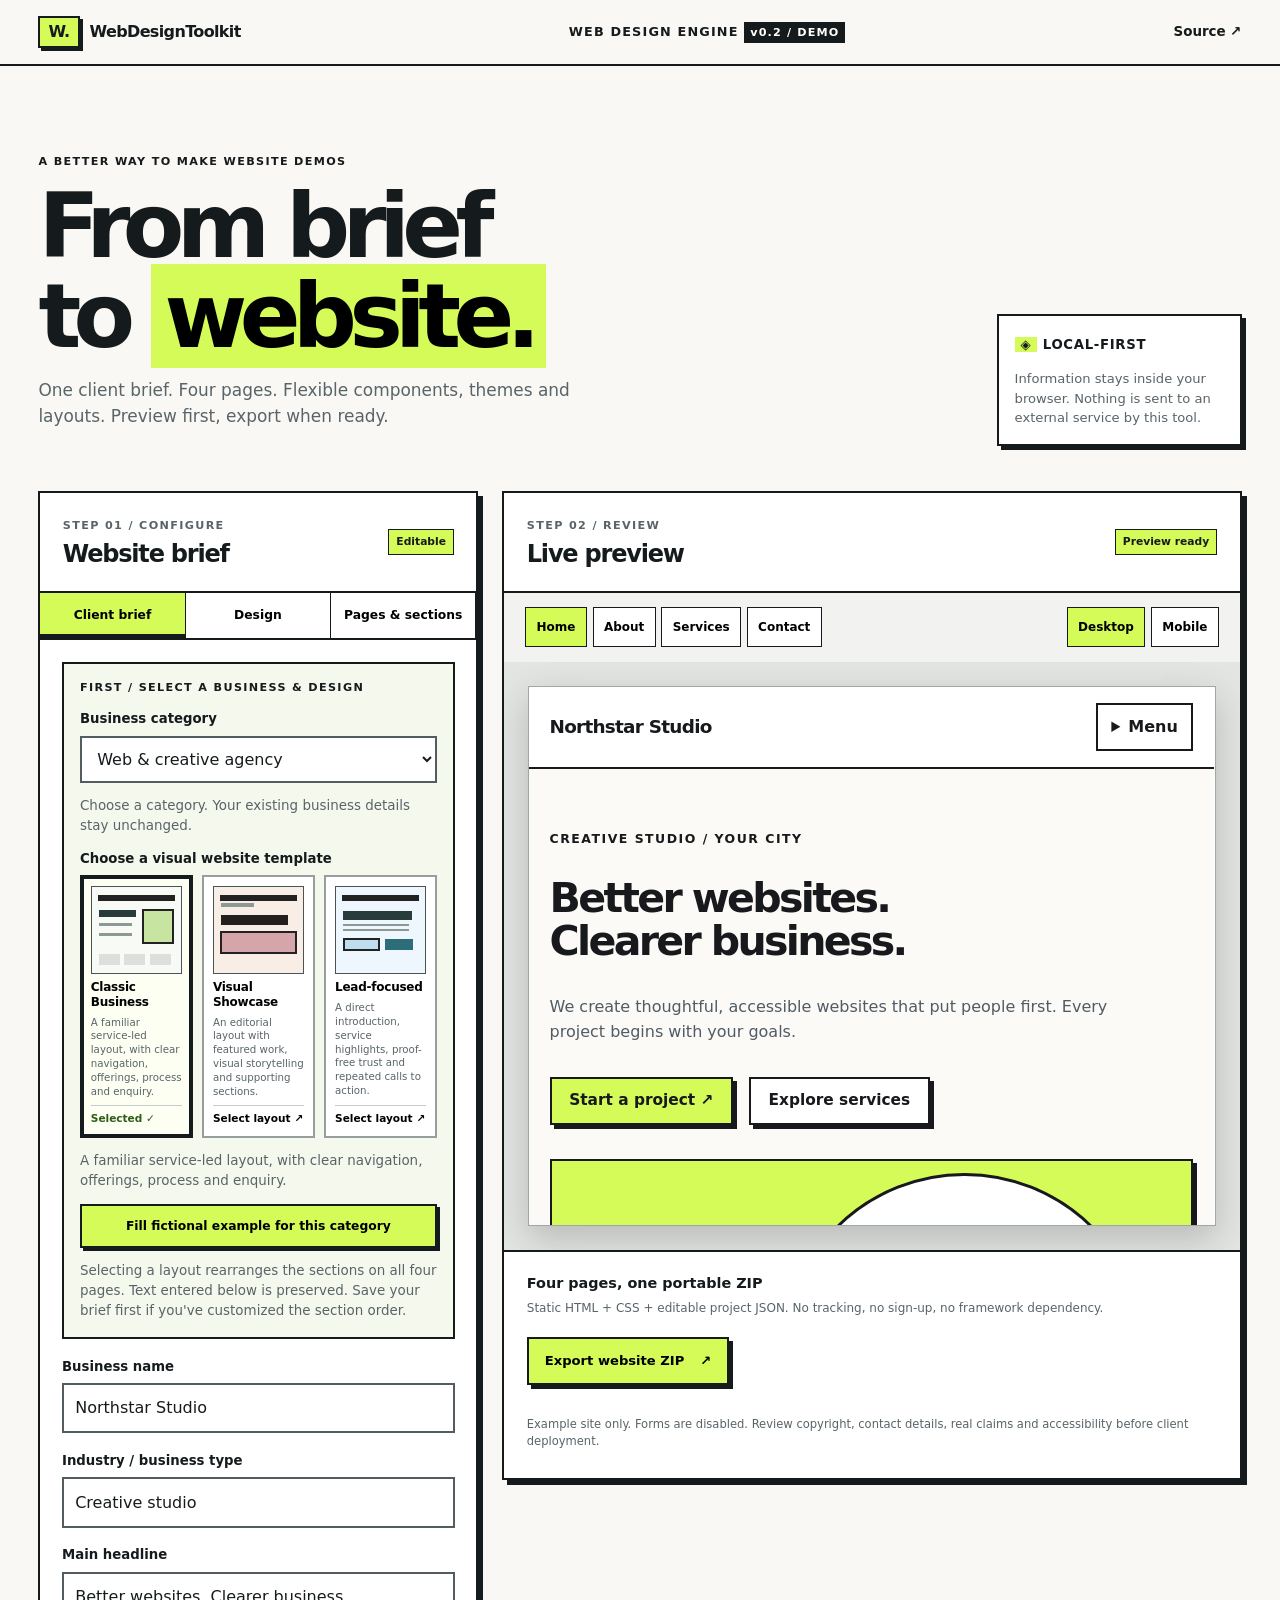
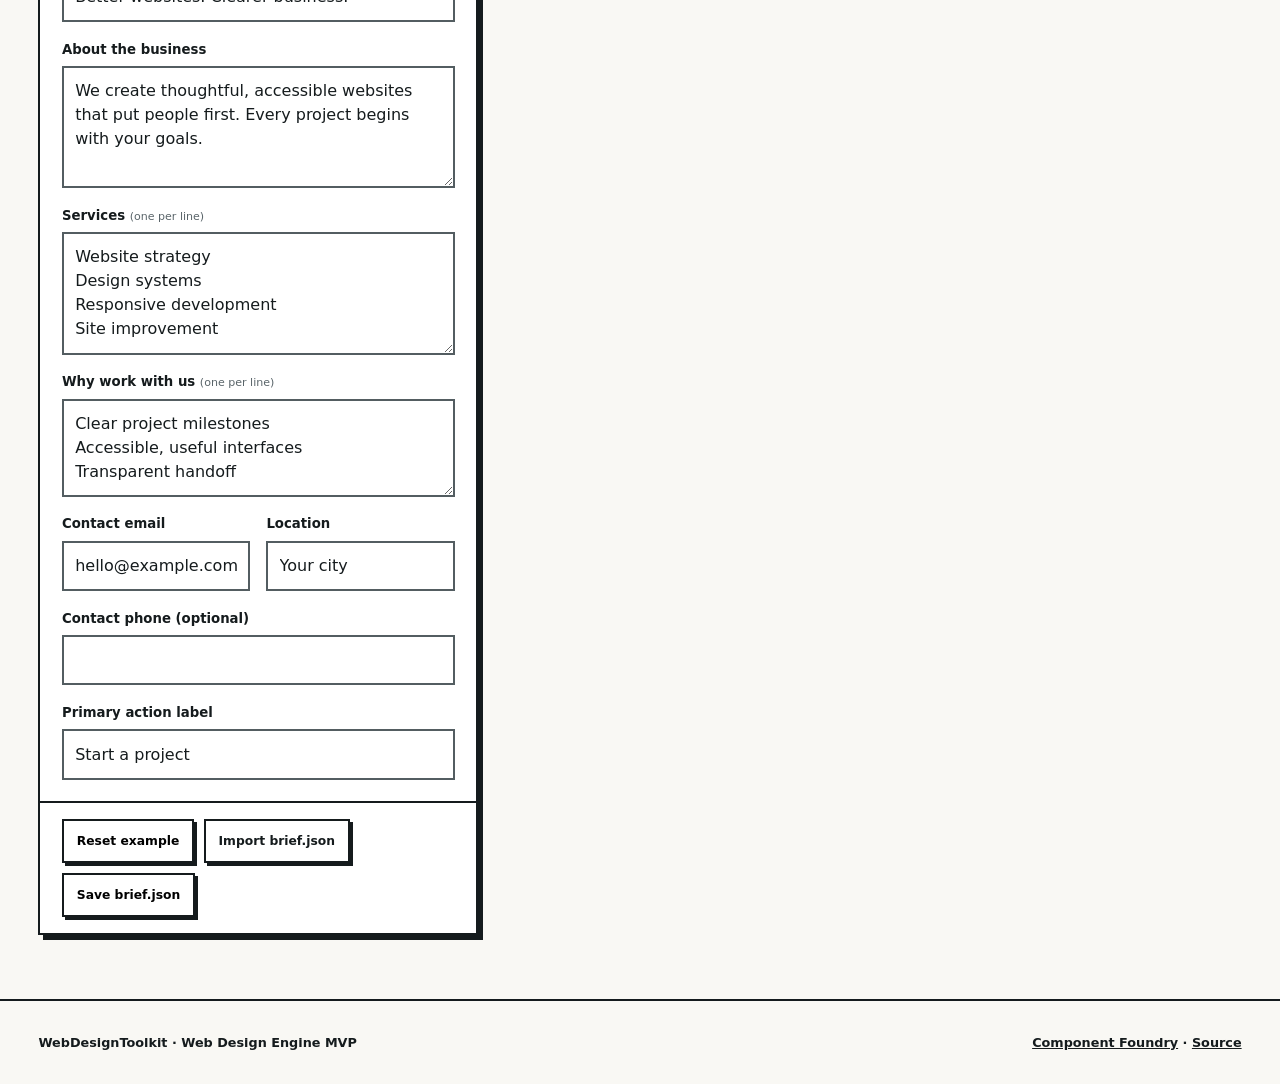
==== engine-lab/index.html @ 1d0f5da9 "preview: stage v0.3 visual engine in isolated /engine-lab/ folder" ====
<!doctype html>
<html lang="en"><head><meta charset="utf-8"><meta name="viewport" content="width=device-width,initial-scale=1">
<meta name="description" content="Generate a complete customizable multi-page website demo from one client brief using WebDesignToolkit components.">
<title>Web Design Engine — WebDesignToolkit</title>
<link rel="icon" type="image/svg+xml" href="./assets/favicon.svg">
<link rel="stylesheet" href="./assets/editor.css"></head>
<body>
<a class="skip" href="#editor">Skip to editor</a>
<header class="topbar"><a class="brand" href="https://github.com/WebDesignToolkit" rel="noopener"><span class="mark">W.</span> WebDesignToolkit</a><span class="top-label">WEB DESIGN ENGINE <span class="version">v0.2 / DEMO</span></span><a class="top-source" href="https://github.com/WebDesignToolkit/web-design-engine">Source ↗</a></header>
<main>
<div class="intro"><div><p class="eyebrow">A BETTER WAY TO MAKE WEBSITE DEMOS</p><h1>From brief<br>to <mark>website.</mark></h1><p>One client brief. Four pages. Flexible components, themes and layouts. Preview first, export when ready.</p></div><div class="privacy"><strong><span aria-hidden="true">◈</span> LOCAL-FIRST</strong><p>Information stays inside your browser. Nothing is sent to an external service by this tool.</p></div></div>
<div class="workbench" id="editor">
<section class="editor-panel" aria-labelledby="editor-heading">
<div class="panel-head"><div><span class="eyebrow">STEP 01 / CONFIGURE</span><h2 id="editor-heading">Website brief</h2></div><span class="pill">Editable</span></div>
<div class="tabbar" role="group" aria-label="Editor tab"><button type="button" class="tab is-active" data-tab="brief" aria-pressed="true">Client brief</button><button type="button" class="tab" data-tab="theme" aria-pressed="false">Design</button><button type="button" class="tab" data-tab="pages" aria-pressed="false">Pages & sections</button></div>
<div class="tabcontent" data-panel="brief">
<div class="recipe-panel">
 <p class="eyebrow">FIRST / SELECT A BUSINESS & DESIGN</p>
 <div class="field"><label for="category">Business category</label><select id="category" aria-describedby="category-help"></select></div>
 <p id="category-help" class="helper">Choose a category. Your existing business details stay unchanged.</p>
 <div class="field">
<label id="template-cards-label">Choose a visual website template</label>
<div id="template-gallery" class="template-gallery" role="group" aria-labelledby="template-cards-label"></div>
<label for="layout-template" class="sr-only">Website layout template (accessible alternative)</label>
<select id="layout-template" class="sr-only" aria-describedby="template-info"></select>
</div>
 <p id="template-info" class="helper">Choose a complete multi-page layout recipe.</p>
 <button type="button" id="example-content" class="small-btn">Fill fictional example for this category</button>
 <p class="helper">Selecting a layout rearranges the sections on all four pages. Text entered below is preserved. Save your brief first if you've customized the section order.</p>
</div>
<div class="field"><label for="business-name">Business name</label><input id="business-name" data-biz="name" maxlength="80" placeholder="Example Studio"></div>
<div class="field"><label for="industry">Industry / business type</label><input id="industry" data-biz="industry" list="industry-presets" maxlength="80" placeholder="e.g. Dental clinic"><datalist id="industry-presets"><option value="Creative studio"><option value="Local services"><option value="Consulting"><option value="Technology"><option value="Healthcare services"><option value="Education"><option value="Retail"></datalist></div>
<div class="field"><label for="tagline">Main headline</label><input id="tagline" data-biz="tagline" maxlength="130"></div>
<div class="field"><label for="summary">About the business</label><textarea id="summary" data-biz="summary" rows="4" maxlength="500"></textarea></div>
<div class="field"><label for="services">Services <small>(one per line)</small></label><textarea id="services" data-list="services" rows="4"></textarea></div>
<div class="field"><label for="benefits">Why work with us <small>(one per line)</small></label><textarea id="benefits" data-list="benefits" rows="3"></textarea></div>
<div class="form-row"><div class="field"><label for="email">Contact email</label><input id="email" data-biz="email" type="email"></div><div class="field"><label for="location">Location</label><input id="location" data-biz="location"></div></div>
<div class="field"><label for="phone">Contact phone (optional)</label><input id="phone" data-biz="phone" type="tel" autocomplete="tel"></div>
<div class="field"><label for="cta">Primary action label</label><input id="cta" data-biz="cta"></div>
</div>
<div class="tabcontent" data-panel="theme" hidden>
<div class="field"><label for="palette">Brand color palette</label><select id="palette"></select><div id="palette-preview" class="palette-preview" aria-hidden="true"></div><p class="helper">Palettes change colors, independently of the layout and design style.</p></div>
<p class="helper">Switch any theme, then customize semantic color tokens for all generated pages.</p>
<section class="field" aria-label="Hero artwork design">
<label id="visual-style-label">Hero image / illustration</label>
<div id="visual-gallery" class="visual-gallery" role="group" aria-labelledby="visual-style-label"></div>
<div class="photo-upload">
<label for="hero-file" class="small-btn">Upload client photo (JPG, PNG, WebP)</label>
<input id="hero-file" type="file" accept="image/jpeg,image/png,image/webp" hidden>
<button type="button" id="clear-hero" class="small-btn">Remove photo</button>
</div>
<p class="helper">Your image stays in this browser and is embedded in the exported demo. Maximum 900 KB. Only use images you have permission to use.</p>
<div class="field"><label for="hero-alt">Image description (for accessibility)</label><input type="text" id="hero-alt" maxlength="130" placeholder="Describe the uploaded hero photo"></div>
</section>
<div class="field"><label for="preset">Theme preset</label><select id="preset" data-design="preset"><option value="hardline">Hardline / tactile</option><option value="studio">Studio / refined</option><option value="calm">Calm / editorial</option></select></div>
<div class="swatches"><div class="field"><label for="accent">Accent</label><input id="accent" data-color="accent" type="color"></div><div class="field"><label for="background">Background</label><input id="background" data-color="bg" type="color"></div><div class="field"><label for="ink">Text</label><input id="ink" data-color="ink" type="color"></div><div class="field"><label for="surface">Card surface</label><input id="surface" data-color="surface" type="color"></div></div>
<div class="form-row"><div class="field"><label for="font">Typography</label><select id="font" data-design="font"><option value="system">Modern sans-serif</option><option value="serif">Editorial serif</option><option value="mono">Technical monospace</option></select></div><div class="field"><label for="density">Density</label><select id="density" data-design="density"><option value="compact">Compact</option><option value="comfortable">Comfortable</option><option value="spacious">Spacious</option></select></div></div>
<div class="field"><label for="heading-font">Heading typography</label><select id="heading-font" data-design="headingFont"><option value="system">Modern sans</option><option value="serif">Editorial serif</option><option value="humanist">Humanist</option><option value="display">Bold display</option><option value="mono">Monospace</option></select></div>
<div class="field"><label for="radius">Corner radius <span id="radius-label"></span></label><input id="radius" data-design="radius" type="range" min="0" max="24" step="2"></div>
<div class="field"><label class="check"><input id="shadow" data-design="shadow" type="checkbox"> Tactile card and button shadows</label></div>
</div>
<div class="tabcontent" data-panel="pages" hidden>
<p class="helper">Select a page, then reorder or change its sections. Every section uses a stable Foundry component ID and a data-bound adapter.</p>
<div class="field"><label for="compose-page">Editing page</label><select id="compose-page"><option value="index">Home</option><option value="about">About</option><option value="services">Services</option><option value="contact">Contact</option></select></div>
<div id="section-list" class="section-list" aria-label="Page section order"></div>
<div class="field"><label for="add-section">Add Foundry section</label><div class="add-section"><select id="add-section"></select><button id="add-section-button" type="button" class="small-btn">Add section +</button></div></div>
<p class="helper">The current engine has 11 data-bound adapters. More of the 44 Foundry patterns can be added without changing the project format.</p>
</div>
<div class="editor-footer"><button type="button" id="reset" class="small-btn">Reset example</button><label class="small-btn import-btn" for="import-json">Import brief.json <input id="import-json" type="file" accept=".json,application/json" hidden></label><button type="button" id="save-json" class="small-btn">Save brief.json</button></div>
</section>
<section class="preview-panel" aria-labelledby="preview-heading">
<div class="panel-head"><div><span class="eyebrow">STEP 02 / REVIEW</span><h2 id="preview-heading">Live preview</h2></div><span class="pill" id="preview-status" role="status">Preparing…</span></div>
<div class="preview-toolbar"><div role="group" aria-label="Page preview"><button class="preview-page is-active" data-page="index" aria-pressed="true">Home</button><button class="preview-page" data-page="about" aria-pressed="false">About</button><button class="preview-page" data-page="services" aria-pressed="false">Services</button><button class="preview-page" data-page="contact" aria-pressed="false">Contact</button></div><div role="group" aria-label="Viewport"><button class="preview-width is-active" data-width="desktop" aria-pressed="true">Desktop</button><button class="preview-width" data-width="mobile" aria-pressed="false">Mobile</button></div></div>
<div class="preview-shell"><div id="preview-frame" class="preview-frame desktop"><iframe id="site-frame" title="Generated website demo preview" sandbox="" referrerpolicy="no-referrer"></iframe></div></div>
<div class="export"><div><strong>Four pages, one portable ZIP</strong><p>Static HTML + CSS + editable project JSON. No tracking, no sign-up, no framework dependency.</p></div><button type="button" class="export-btn" id="download-zip">Export website ZIP <span aria-hidden="true">↗</span></button></div>
<p class="footer-note">Example site only. Forms are disabled. Review copyright, contact details, real claims and accessibility before client deployment.</p>
</section>
</div>
</main><footer class="site-footer"><span>WebDesignToolkit · Web Design Engine MVP</span><span><a href="https://github.com/WebDesignToolkit/design-system">Component Foundry</a> · <a href="https://github.com/WebDesignToolkit/web-design-engine">Source</a></span></footer>
<script type="module" src="./src/app.js"></script></body></html>
---- engine-lab/assets/editor.css ----
:root{font-family:ui-sans-serif,system-ui,-apple-system,"Segoe UI",sans-serif;--ink:#151b1d;--muted:#596469;--paper:#f9f8f4;--surface:#fff;--accent:#d4fb57;--line:2px solid var(--ink);--shadow:4px 4px var(--ink);color:var(--ink);background:var(--paper)}*{box-sizing:border-box}html{scroll-behavior:smooth}body{margin:0;line-height:1.5}a{color:inherit}:focus-visible{outline:3px solid #1470ce;outline-offset:3px}[hidden]{display:none!important}.skip{position:absolute;left:-9999px;top:10px}.skip:focus{left:10px;background:#fff;padding:12px;z-index:40}.topbar{padding:16px clamp(16px,3vw,42px);display:flex;align-items:center;justify-content:space-between;gap:20px;border-bottom:var(--line);max-width:1600px;margin:auto}.brand{font-size:1rem;font-weight:900;letter-spacing:-.04em;text-decoration:none;display:flex;align-items:center;gap:10px}.mark{background:var(--accent);border:var(--line);padding:2px 8px;box-shadow:3px 3px var(--ink)}.top-label{font-weight:900;font-size:.8rem;letter-spacing:.09em}.version{background:var(--ink);color:#fff;padding:4px 6px;font-size:.7rem}.top-source{font-size:.84rem;font-weight:750;text-decoration:none}.top-source:hover{text-decoration:underline}
main{max-width:1600px;margin:auto;padding:0 clamp(16px,3vw,42px)}.intro{display:flex;justify-content:space-between;gap:2rem;align-items:end;padding:clamp(2.8rem,6vw,5.5rem) 0 2.8rem}.eyebrow{font-weight:900;letter-spacing:.12em;font-size:.7rem;text-transform:uppercase}.intro h1{font-size:clamp(3.2rem,7vw,6.7rem);line-height:1;letter-spacing:-.085em;margin:.5rem 0 1rem}.intro mark{background:var(--accent);padding:0 .15em}.intro p:not(.eyebrow){color:var(--muted);max-width:54ch;font-size:1.06rem}.privacy{flex:0 0 245px;border:var(--line);padding:1rem;background:#fff;box-shadow:var(--shadow)}.privacy strong{font-size:.83rem;letter-spacing:.05em}.privacy strong span{background:var(--accent);padding:0 6px}.privacy p{font-size:.82rem!important;margin-bottom:0}
.workbench{display:grid;grid-template-columns:minmax(320px,440px) minmax(0,1fr);gap:1.5rem;align-items:start;margin-bottom:4rem}.editor-panel,.preview-panel{border:var(--line);background:#fff;min-width:0;box-shadow:5px 5px var(--ink)}.panel-head{display:flex;justify-content:space-between;align-items:center;gap:.7rem;padding:1.2rem 1.4rem;border-bottom:var(--line)}.panel-head h2{font-size:1.5rem;letter-spacing:-.05em;margin:0}.panel-head .eyebrow{color:var(--muted)}.pill{font-size:.67rem;font-weight:800;border:1px solid var(--ink);padding:4px 7px;white-space:nowrap;background:var(--accent)}.tabbar{display:flex;gap:0;border-bottom:var(--line)}button{font:inherit}.tab{background:#fff;min-height:45px;padding:.7rem .8rem;border:0;border-right:1px solid var(--ink);font-weight:800;font-size:.77rem;cursor:pointer;flex:1}.tab:hover,.tab[aria-pressed=true]{background:var(--accent)}.tab[aria-pressed=true]{box-shadow:inset 0 -4px var(--ink)}.tabcontent{padding:1.35rem;display:grid;gap:1.1rem}.field{display:grid;gap:.4rem;min-width:0}.field label{font-size:.83rem;font-weight:850}.field label small{color:var(--muted);font-weight:500}.field :is(input:not([type=checkbox]):not([type=color]):not([type=range]),textarea,select){width:100%;padding:.7rem;border:2px solid #535d61;background:#fff;color:var(--ink);border-radius:0;font:inherit;min-height:44px;max-width:100%}.field textarea{resize:vertical;min-height:92px}.form-row{display:grid;grid-template-columns:1fr 1fr;gap:1rem}.swatches{display:grid;grid-template-columns:1fr 1fr;gap:1rem}.field input[type=color]{width:100%;height:50px;background:white;border:2px solid var(--ink);padding:4px;cursor:pointer}.field input[type=range]{width:100%;accent-color:#35461b}.check{display:flex;align-items:center;gap:10px}.check input{width:20px;height:20px;accent-color:#24351a}.helper{color:var(--muted);font-size:.84rem;margin:0}.editor-footer{padding:1rem 1.35rem;border-top:var(--line);display:flex;gap:.6rem;flex-wrap:wrap}.small-btn{border:var(--line);background:white;padding:.55rem .8rem;min-height:44px;cursor:pointer;font-size:.77rem;font-weight:820;box-shadow:3px 3px 0 var(--ink);text-decoration:none;display:inline-flex;align-items:center;justify-content:center}.small-btn:hover{background:var(--accent)}.small-btn:active{transform:translate(3px,3px);box-shadow:none}.import-btn{cursor:pointer}.section-list{display:grid;gap:.7rem}.section-item{display:flex;align-items:center;justify-content:space-between;gap:.5rem;border:1px solid #bac1c2;padding:.65rem}.section-name{display:grid;gap:.15rem;flex:1;min-width:0}.section-name select{min-width:0;width:100%;border:0;font-weight:750;padding:.3rem;background:transparent;cursor:pointer}.section-name small{color:var(--muted);font-size:.64rem}.section-actions{display:flex;gap:.2rem}.square-btn{border:1px solid var(--ink);background:#fff;width:31px;height:36px;cursor:pointer;font-size:1.1rem}.square-btn:hover{background:var(--accent)}.square-btn:disabled{opacity:.3;cursor:default}.add-section{display:flex;gap:.6rem}.add-section select{flex:1;min-width:0}
.preview-toolbar{display:flex;justify-content:space-between;gap:1rem;padding:.9rem 1.3rem;flex-wrap:wrap;background:#f2f3f0}.preview-toolbar>div{display:flex;gap:.35rem;flex-wrap:wrap}.preview-toolbar button{border:1px solid var(--ink);background:#fff;padding:.4rem .65rem;cursor:pointer;min-height:40px;font-size:.75rem;font-weight:820}.preview-toolbar button:hover,.preview-toolbar button[aria-pressed=true]{background:var(--accent)}.preview-shell{background:#e3e5e3;min-height:530px;display:flex;justify-content:center;align-items:flex-start;padding:1.5rem;overflow:auto}.preview-frame{width:100%;height:540px;box-shadow:0 12px 35px #0003;background:white;transition:width .14s ease}.preview-frame.mobile{width:min(100%,360px)}.preview-frame iframe{display:block;width:100%;height:100%;border:1px solid #9fa7a9;background:white}.export{padding:1.2rem 1.4rem;border-top:var(--line);display:flex;align-items:center;justify-content:space-between;gap:1rem;flex-wrap:wrap}.export strong{font-size:.9rem}.export p{font-size:.75rem;color:var(--muted);margin:.25rem 0}.export-btn{border:var(--line);background:var(--accent);box-shadow:4px 4px var(--ink);cursor:pointer;min-height:48px;padding:.65rem 1rem;display:flex;gap:1rem;align-items:center;justify-content:space-between;font-weight:900;font-size:.82rem}.export-btn:hover{background:#f0ffbd}.export-btn:active{transform:translate(4px,4px);box-shadow:none}.footer-note{padding:0 1.4rem 1rem;color:var(--muted);font-size:.72rem}.site-footer{max-width:1600px;margin:auto;padding:2rem clamp(16px,3vw,42px);border-top:var(--line);display:flex;justify-content:space-between;gap:1rem;flex-wrap:wrap;font-size:.8rem;font-weight:750}
@media(max-width:1150px){.workbench{grid-template-columns:minmax(260px,370px) minmax(0,1fr)}.preview-shell{padding:.6rem}}@media(max-width:900px){.intro{align-items:start}.privacy{flex-basis:200px}.workbench{grid-template-columns:1fr}.preview-shell{padding:1rem}.preview-frame{height:610px}}@media(max-width:560px){.topbar{flex-wrap:wrap;gap:.5rem}.top-label{order:3;width:100%}.intro{flex-direction:column;padding:2.6rem 0 2rem}.intro h1{font-size:3.6rem}.privacy{flex:auto}.form-row{grid-template-columns:1fr}.tab{font-size:.7rem;padding:.65rem .3rem}.preview-toolbar{padding:.6rem}.preview-shell{padding:.5rem}.preview-frame{height:510px}.export{align-items:stretch}.export-btn{width:100%}}@media(prefers-reduced-motion:reduce){html{scroll-behavior:auto}*{transition:none!important}}
/* Category recipes and independent palette selection */
.recipe-panel{padding:1rem;background:#f5f8ed;border:2px solid var(--ink);display:grid;gap:.8rem}
.recipe-panel .eyebrow{margin:0}
.recipe-panel .helper{margin:0}
.recipe-panel .small-btn{width:100%;background:var(--accent)}
.palette-preview{display:flex;gap:.35rem;min-height:35px}
.palette-preview span{flex:1;height:34px;border:1px solid var(--ink);min-width:22px}

/* Agency Foundry v0.3: visual website template choice cards. */
.sr-only{position:absolute!important;width:1px;height:1px;overflow:hidden;clip:rect(0,0,0,0);white-space:nowrap;clip-path:inset(50%);padding:0;margin:-1px;border:0}
.template-gallery{display:grid;grid-template-columns:repeat(3,minmax(0,1fr));gap:.6rem}
.template-card{min-width:0;min-height:230px;display:flex;flex-direction:column;align-items:stretch;gap:.4rem;cursor:pointer;text-align:left;padding:.55rem;background:#fff;border:2px solid #969f9e;box-shadow:none;border-radius:0;font:inherit}
.template-card:hover{border-color:var(--ink);box-shadow:3px 3px var(--ink)}
.template-card[aria-pressed=true]{border-color:var(--ink);box-shadow:inset 0 0 0 2px var(--ink);background:#fcfff2}
.template-card:active{transform:translate(2px,2px);box-shadow:none}
.template-card strong{font-size:.75rem;line-height:1.2;letter-spacing:-.02em}
.template-card small{font-size:.64rem;line-height:1.35;color:var(--muted);flex:1}
.template-card-select{font-size:.66rem;font-weight:850;border-top:1px solid #c6ccca;padding-top:.35rem}
.template-card[aria-pressed=true] .template-card-select{color:#2f5c14}
.template-mini{height:88px;width:100%;position:relative;background:#f8faf6;border:1px solid #4b5454;overflow:hidden;display:block}
.template-mini>*{position:absolute;display:block}
.template-mini-bar{left:7%;right:7%;top:9%;height:7%;background:#222}
.template-mini-hero{left:8%;top:27%;width:42%;height:8%;background:#273c3b}
.template-mini-lines{left:8%;top:42%;width:37%;height:15%;border-top:3px solid #8c9995;border-bottom:3px solid #8c9995}
.template-mini-art{right:8%;top:26%;width:35%;height:40%;background:#c7e4a1;border:2px solid #222}
.template-mini-grid{bottom:9%;left:8%;right:8%;height:13%;background:repeating-linear-gradient(90deg,#dedfdc 0 28%,transparent 28% 34%)}
.template-mini--showcase{background:#f8eee6}
.template-mini--showcase .template-mini-hero{top:33%;width:75%;height:11%;background:#221f1e}
.template-mini--showcase .template-mini-art{top:51%;right:7%;left:7%;width:auto;height:27%;background:#d6a5aa}
.template-mini--showcase .template-mini-lines{top:19%;height:4%;border-width:2px}
.template-mini--showcase .template-mini-grid{display:none}
.template-mini--conversion{background:#eef6fe}
.template-mini--conversion .template-mini-hero{width:77%;top:28%;height:10%}
.template-mini--conversion .template-mini-art{left:8%;right:auto;top:59%;width:41%;height:16%;background:#beddee}
.template-mini--conversion .template-mini-lines{top:43%;height:8%;width:74%;border-width:2px}
.template-mini--conversion .template-mini-grid{left:55%;top:60%;bottom:auto;width:32%;height:13%;background:#2c6d79}
@media(max-width:500px){.template-gallery{grid-template-columns:repeat(3,minmax(0,1fr));gap:.4rem}.template-card{padding:.4rem;min-height:220px}.template-card small{font-size:.6rem}.template-mini{height:72px}}

/* Original artwork styles; no remotely loaded images. */
.visual-gallery{display:grid;grid-template-columns:repeat(4,minmax(0,1fr));gap:.5rem}
.visual-card{min-width:0;text-align:left;cursor:pointer;background:#fff;border:2px solid #9ca9aa;
 border-radius:0;padding:.4rem;min-height:100px;display:grid;align-content:start;gap:.45rem}
.visual-card strong{font-size:.67rem;line-height:1.2;overflow-wrap:anywhere}
.visual-card:hover,.visual-card[aria-pressed=true]{border-color:var(--ink);box-shadow:inset 0 0 0 2px var(--ink)}
.visual-thumb{height:58px;display:block;position:relative;overflow:hidden;border:1px solid #222;background:#d4fb57}
.visual-thumb:after{content:"";position:absolute;width:65%;height:85%;left:25%;top:10%;background:#fff;border:2px solid #222;border-radius:50%}
.visual-thumb:before{content:"";position:absolute;left:10%;bottom:10%;height:40%;width:60%;background:#222;transform:rotate(-12deg);z-index:1}
.visual-thumb--editorial{background:linear-gradient(145deg,#f4beaf 0 65%,#fff 65%)}
.visual-thumb--editorial:after{border-radius:0;transform:rotate(16deg);background:#f0e5c2}
.visual-thumb--blueprint{background-color:#152b36;background-image:linear-gradient(#64909d55 1px,transparent 1px),linear-gradient(90deg,#64909d55 1px,transparent 1px);background-size:12px 12px}
.visual-thumb--blueprint:before,.visual-thumb--blueprint:after{background:transparent;border:2px solid #98d2dc}
.visual-thumb--photo{background:linear-gradient(155deg,#d9e0ee,#afc8c0)}
.visual-thumb--photo:before{transform:none;clip-path:polygon(0 100%,50% 15%,100% 100%);background:#7b9783}
.visual-thumb--photo:after{width:19px;height:19px;top:17%;left:16%;border:0;background:#f6e0b3}
.photo-upload{display:flex;flex-wrap:wrap;gap:.6rem;margin-top:.6rem}
.photo-upload .small-btn{font-size:.72rem;box-shadow:none}
@media(max-width:460px){.visual-gallery{grid-template-columns:repeat(2,minmax(0,1fr))}}
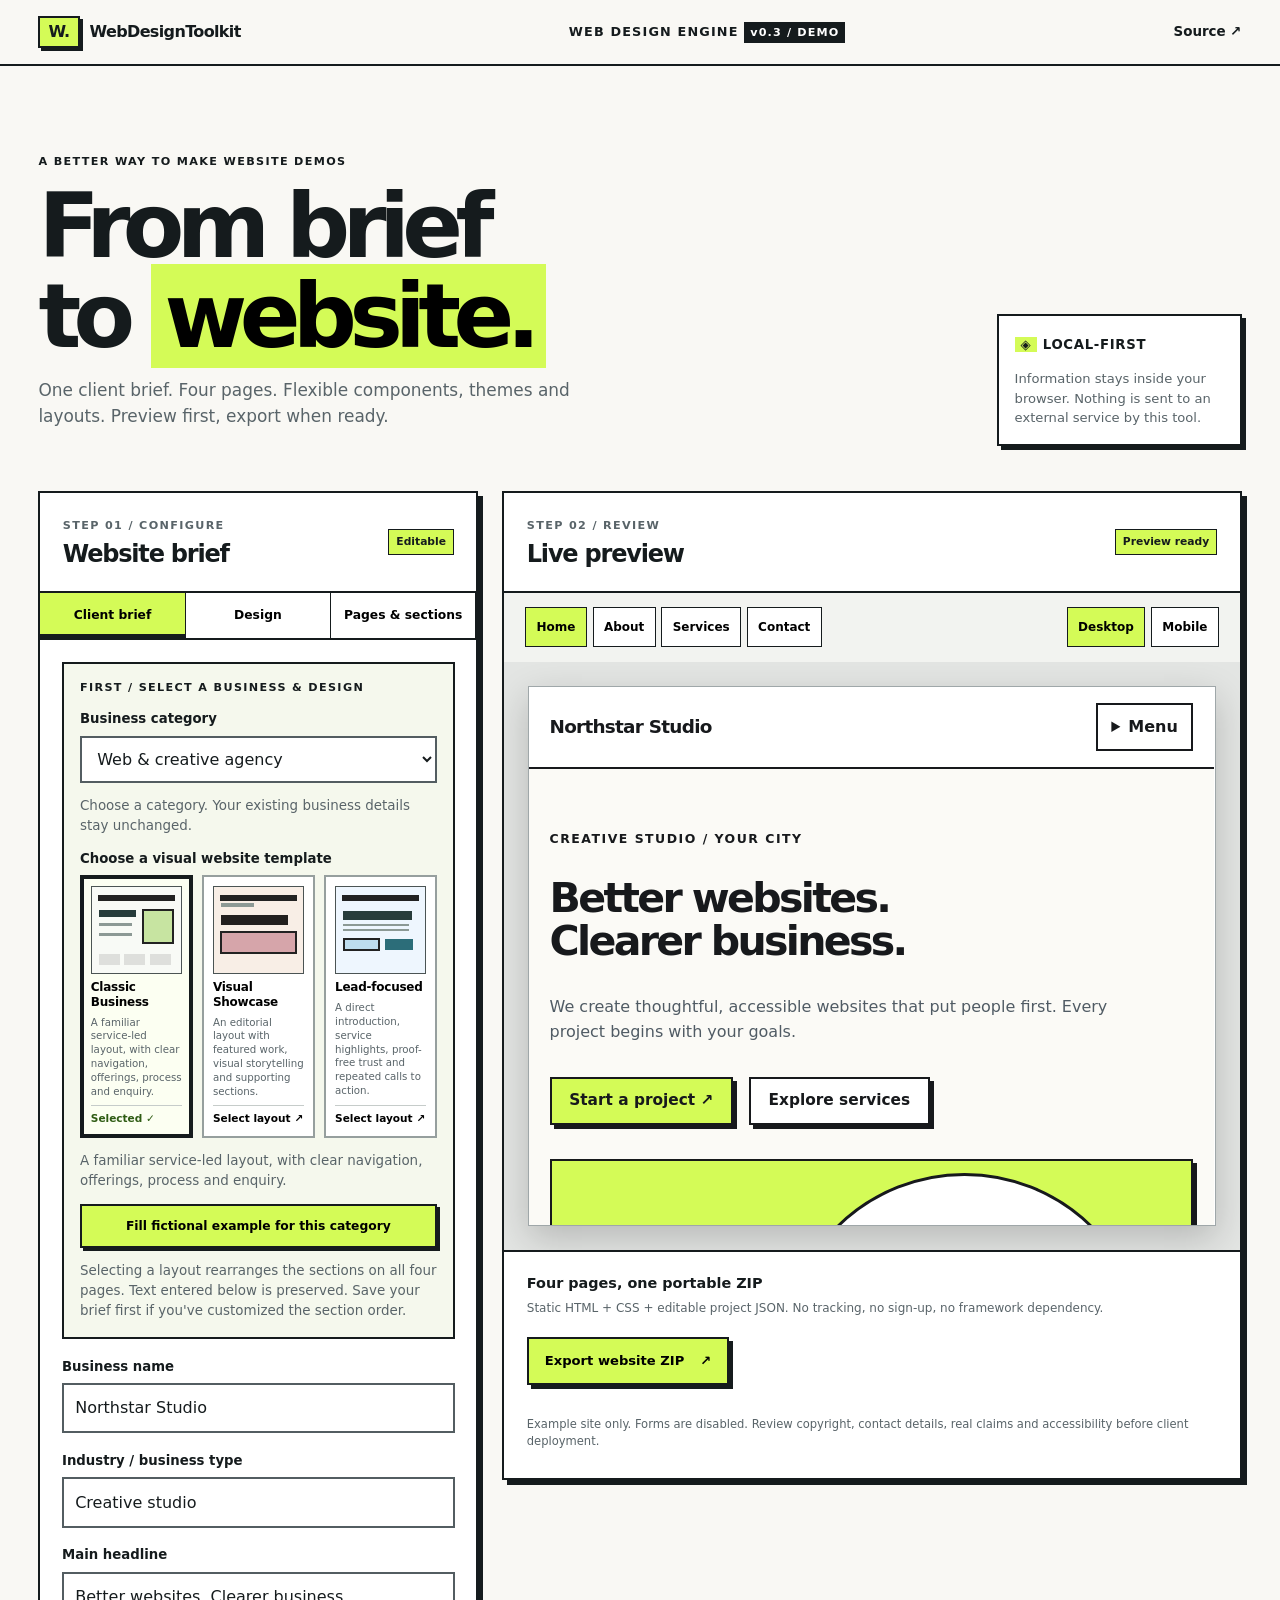
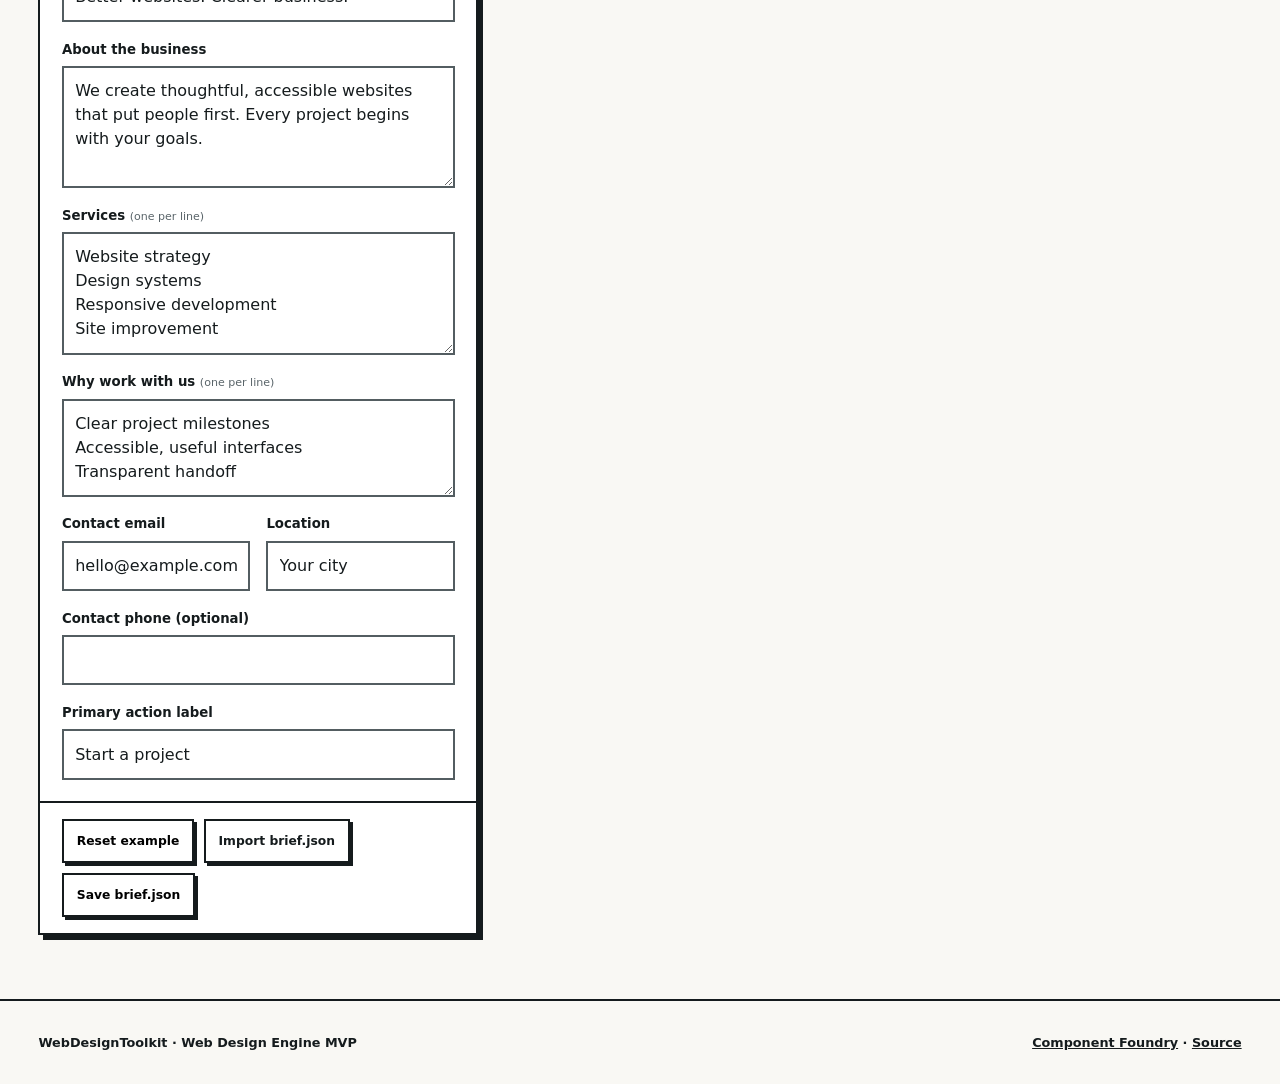
==== commit 17dd4b48: "chore: identify visual template engine preview as v0.3" ====
--- a/engine-lab/index.html
+++ b/engine-lab/index.html
@@ -6,7 +6,7 @@
 <link rel="stylesheet" href="./assets/editor.css"></head>
 <body>
 <a class="skip" href="#editor">Skip to editor</a>
-<header class="topbar"><a class="brand" href="https://github.com/WebDesignToolkit" rel="noopener"><span class="mark">W.</span> WebDesignToolkit</a><span class="top-label">WEB DESIGN ENGINE <span class="version">v0.2 / DEMO</span></span><a class="top-source" href="https://github.com/WebDesignToolkit/web-design-engine">Source ↗</a></header>
+<header class="topbar"><a class="brand" href="https://github.com/WebDesignToolkit" rel="noopener"><span class="mark">W.</span> WebDesignToolkit</a><span class="top-label">WEB DESIGN ENGINE <span class="version">v0.3 / DEMO</span></span><a class="top-source" href="https://github.com/WebDesignToolkit/web-design-engine">Source ↗</a></header>
 <main>
 <div class="intro"><div><p class="eyebrow">A BETTER WAY TO MAKE WEBSITE DEMOS</p><h1>From brief<br>to <mark>website.</mark></h1><p>One client brief. Four pages. Flexible components, themes and layouts. Preview first, export when ready.</p></div><div class="privacy"><strong><span aria-hidden="true">◈</span> LOCAL-FIRST</strong><p>Information stays inside your browser. Nothing is sent to an external service by this tool.</p></div></div>
 <div class="workbench" id="editor">
